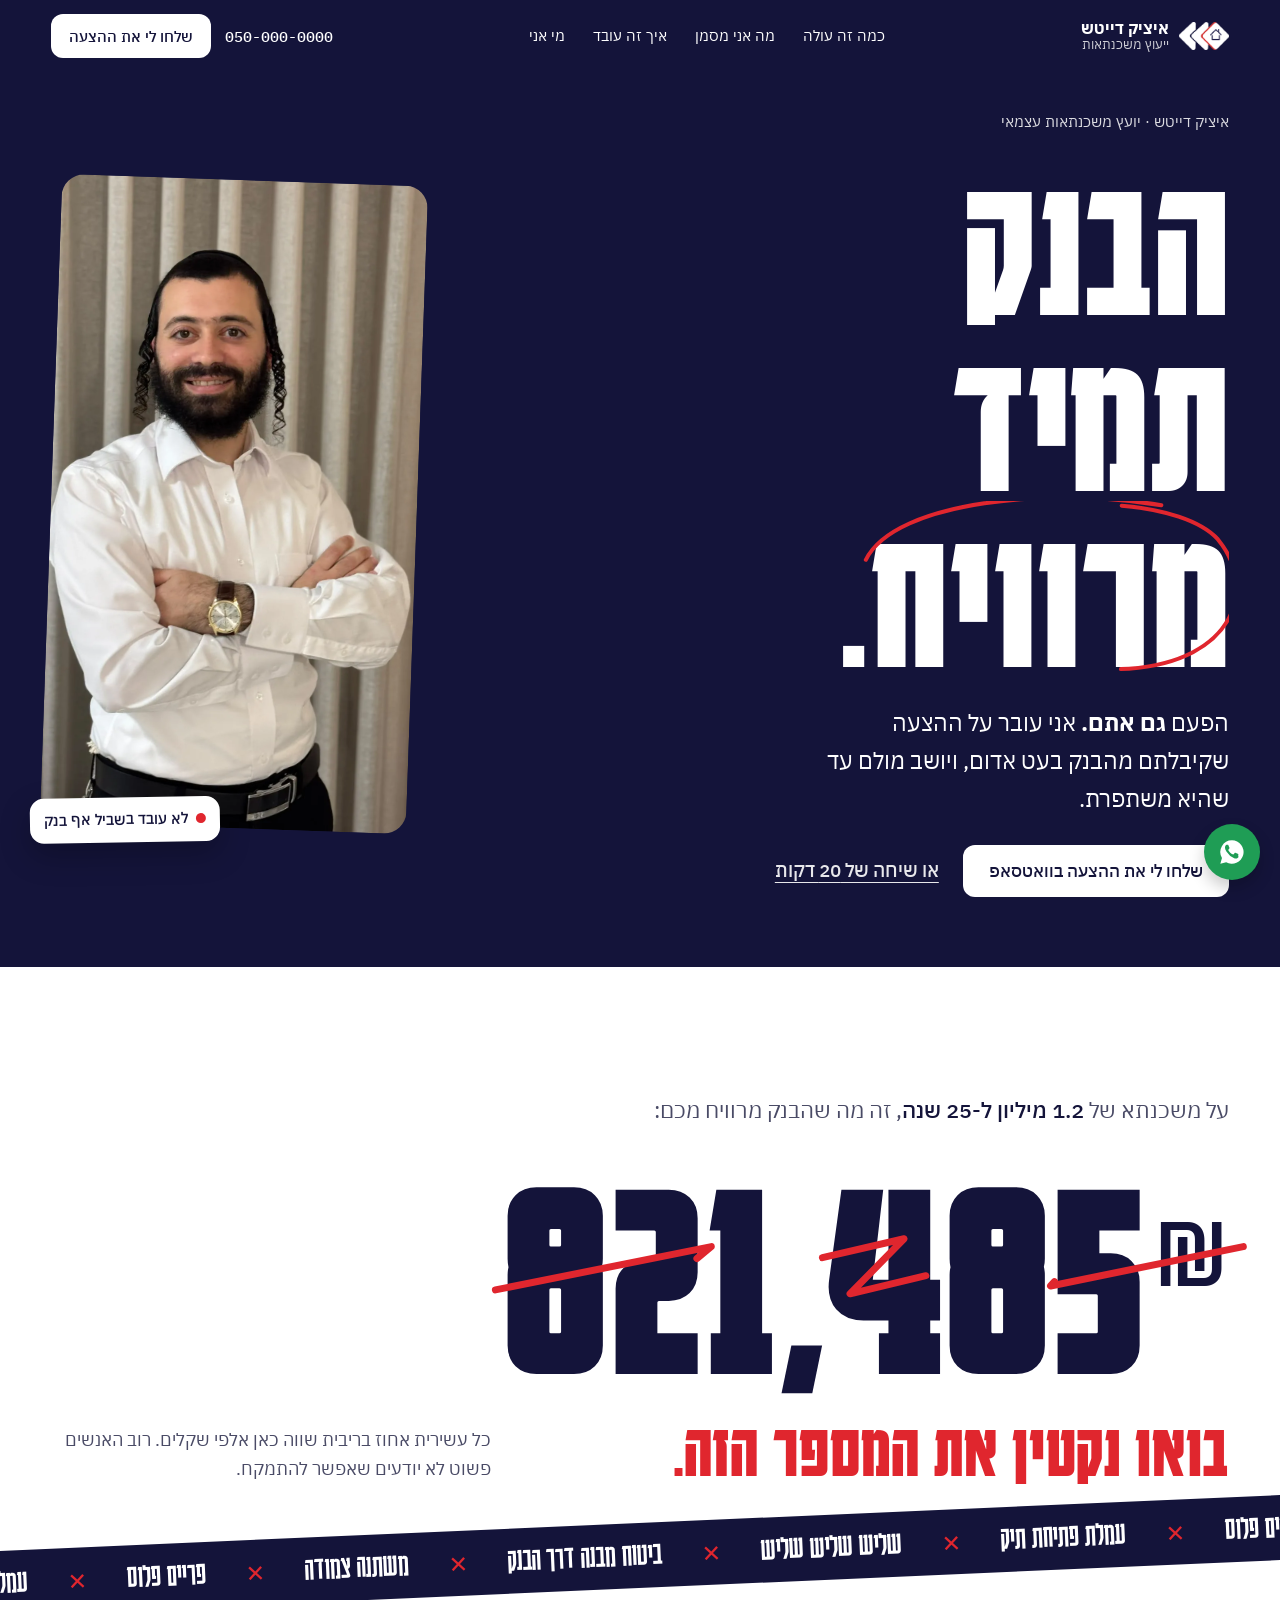
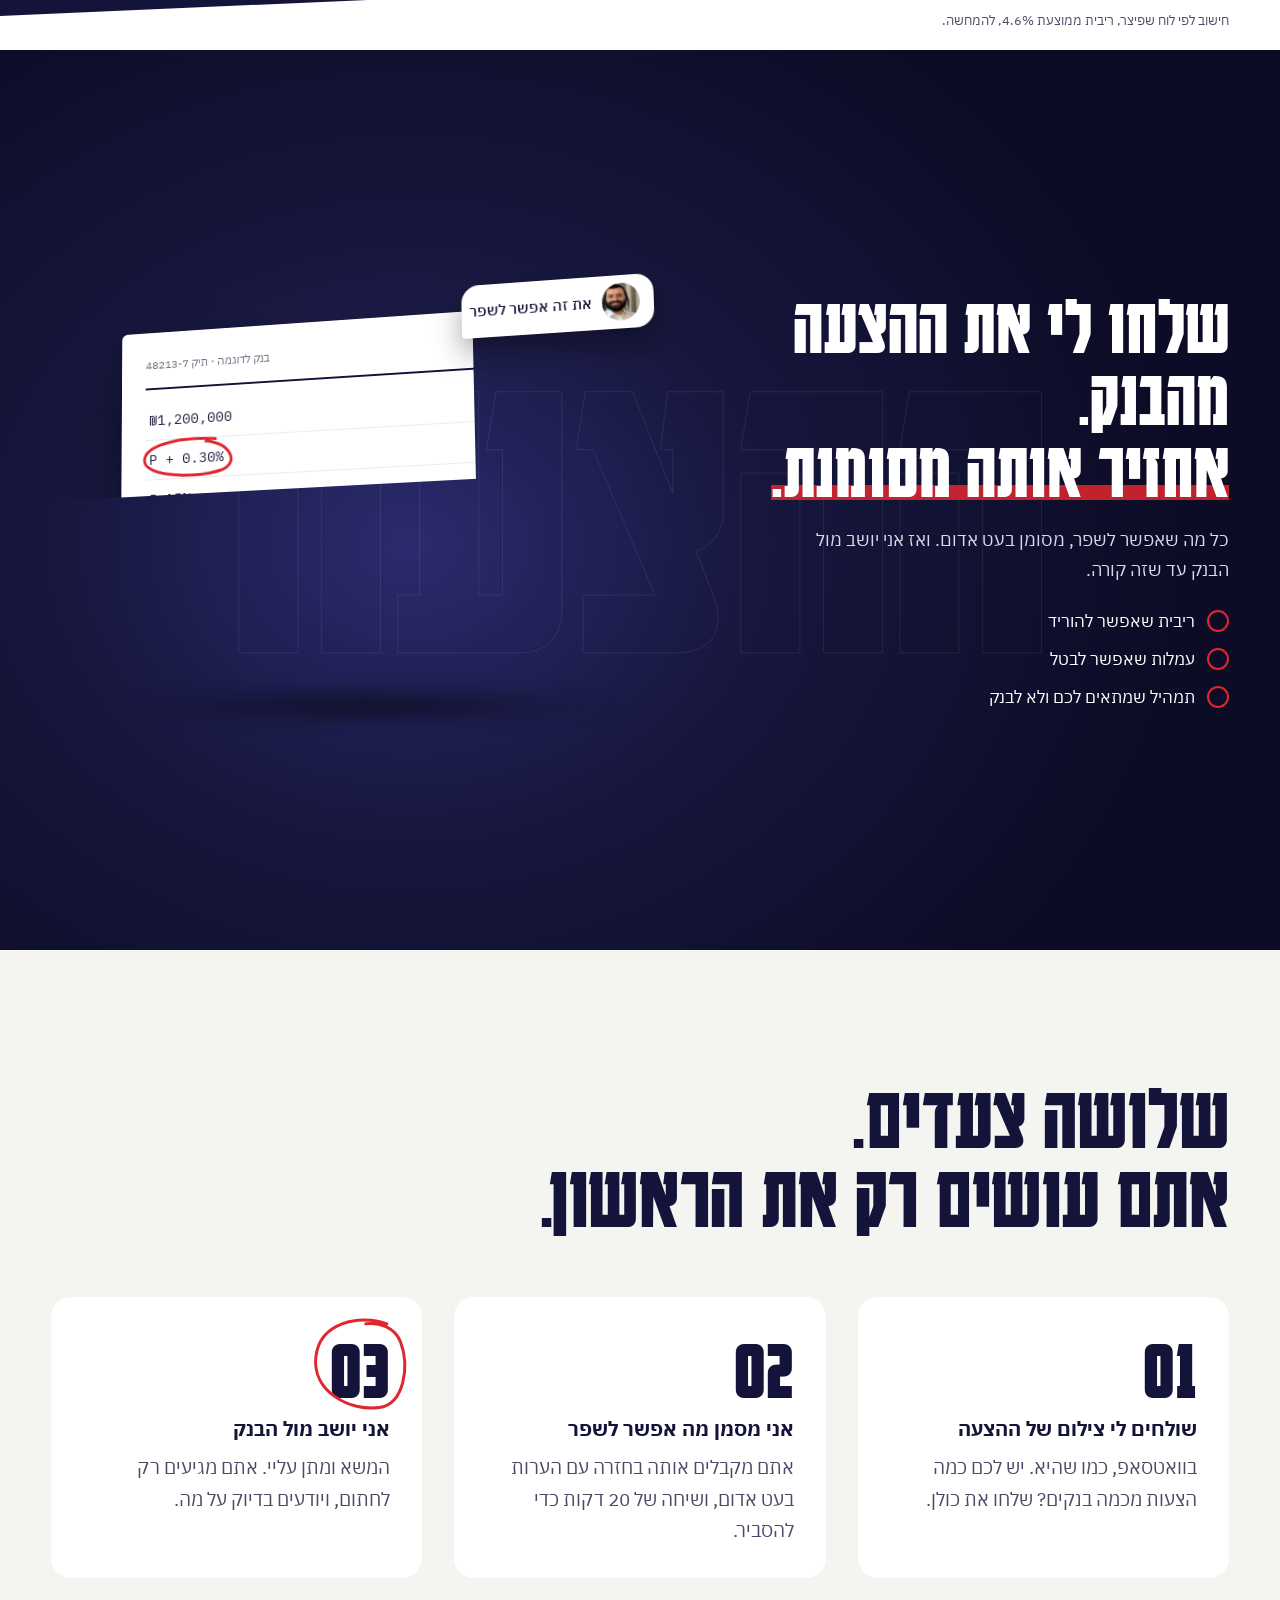
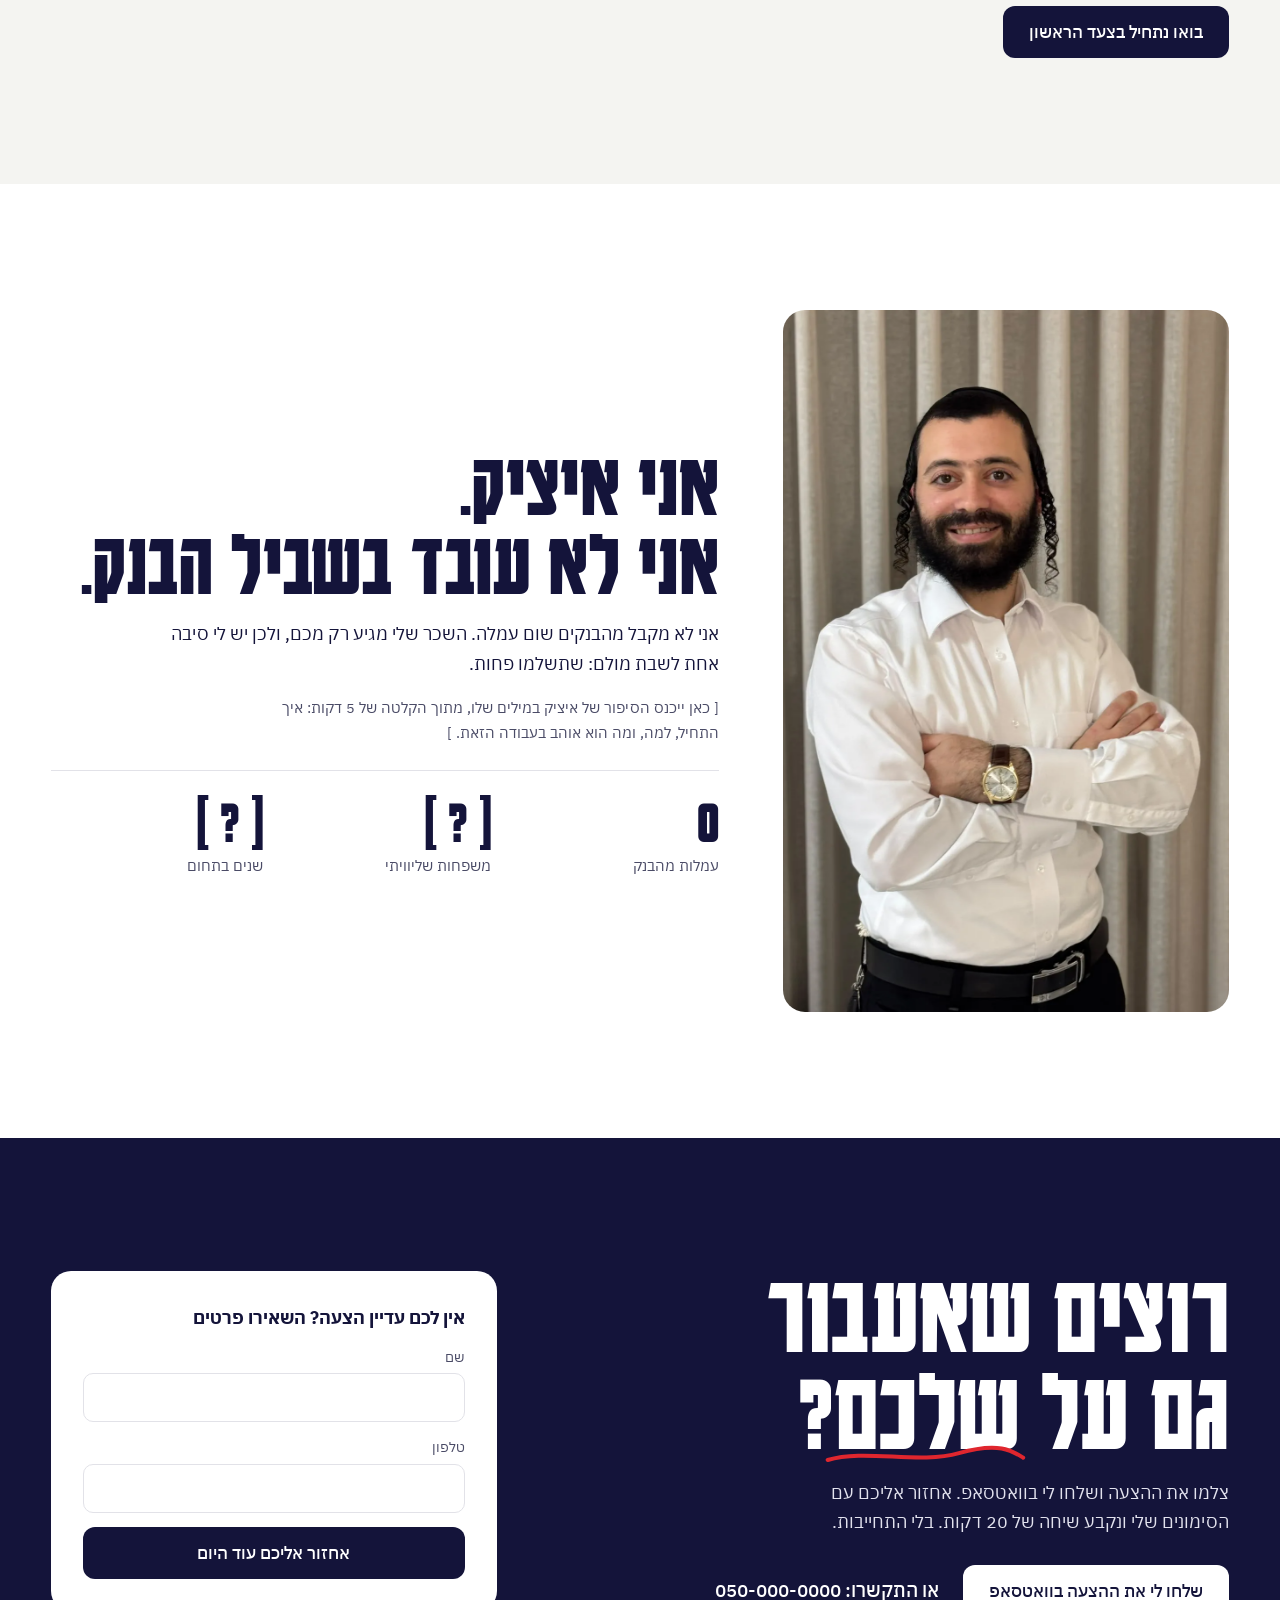
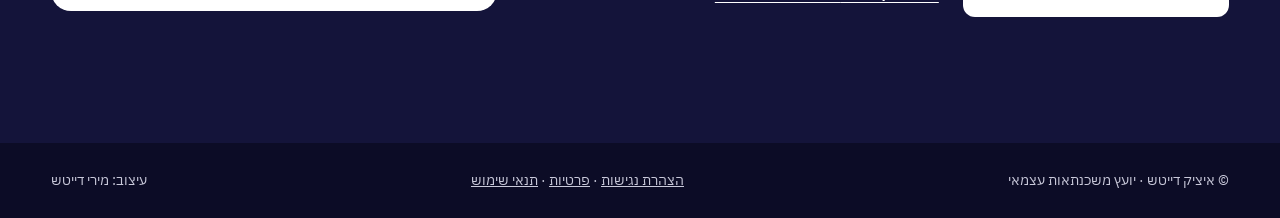
==== v12/index.html @ 4ec6f1f1 "v12: combined site — A opening, B struck number + tape, C 3D offer on a dark lit stage, how/me/send " ====
<!doctype html>
<html lang="he" dir="rtl">
<head>
<meta charset="utf-8">
<meta name="viewport" content="width=device-width,initial-scale=1,viewport-fit=cover">
<title>איציק דייטש — יועץ משכנתאות עצמאי</title>
<meta name="description" content="קיבלתם הצעה מהבנק? איציק דייטש עובר עליה בעט אדום ויושב מול הבנק עד שהיא משתפרת.">
<meta name="robots" content="noindex">
<link rel="icon" href="../favicon.ico" sizes="any"><link rel="apple-touch-icon" href="../apple-touch-icon.png">
<link rel="preconnect" href="https://fonts.googleapis.com"><link rel="preconnect" href="https://fonts.gstatic.com" crossorigin>
<link href="https://fonts.googleapis.com/css2?family=Karantina:wght@400;700&family=IBM+Plex+Sans+Hebrew:wght@400;500;700&family=IBM+Plex+Mono:wght@500&display=swap" rel="stylesheet">
<link rel="preload" as="image" href="../v10/img/itzik.webp">
<link rel="stylesheet" href="site.css?v=1">
<script defer src="site.js?v=1"></script>
</head>
<body>
<a class="skip" href="#main">דילוג לתוכן</a>

<header class="hd" id="hd">
  <a class="hd__brand" href="#top" aria-label="איציק דייטש — לראש העמוד"><img class="hd__logo hd__logo--l" src="../logo-light.png" alt="" width="54" height="30"><img class="hd__logo hd__logo--d" src="../logo.png" alt="" width="54" height="30"><span>איציק דייטש<small>ייעוץ משכנתאות</small></span></a>
  <nav class="hd__nav" aria-label="ראשי"><a href="#bank">כמה זה עולה</a><a href="#pen">מה אני מסמן</a><a href="#how">איך זה עובד</a><a href="#me">מי אני</a></nav>
  <div class="hd__end">
    <a class="hd__tel" href="tel:+972500000000"><bdi dir="ltr">050-000-0000</bdi></a>
    <a class="btn btn--sm" href="#send">שלחו לי את ההצעה</a>
    <button class="hd__menu" type="button" aria-expanded="false" aria-controls="mnav" aria-label="תפריט"><i></i><i></i></button>
  </div>
</header>
<nav class="mnav" id="mnav" aria-label="תפריט" hidden>
  <a href="#bank">כמה זה עולה</a><a href="#pen">מה אני מסמן</a><a href="#how">איך זה עובד</a><a href="#me">מי אני</a><a href="#send">שלחו לי את ההצעה</a>
  <a class="mnav__tel" href="tel:+972500000000"><bdi dir="ltr">050-000-0000</bdi></a>
</nav>

<main id="main">

<!-- 1 · פתיחה (כיוון א׳) -->
<section class="sec a" id="top">
  <div class="a__copy">
    <p class="a__who">איציק דייטש · יועץ משכנתאות עצמאי</p>
    <h1 class="a__t"><span class="w"><span>הבנק</span></span><span class="w"><span>תמיד</span></span><span class="w"><span><span class="pw">מרוויח<svg viewBox="0 0 100 100" preserveAspectRatio="none" aria-hidden="true"><path pathLength="1" d="M78 8 C 50 -2, 8 6, 4 42 C 0 78, 40 98, 70 94 C 96 90, 102 52, 92 26 C 86 12, 70 6, 56 8"/></svg></span>.</span></span></h1>
    <p class="a__sub">הפעם <b>גם אתם.</b> אני עובר על ההצעה שקיבלתם מהבנק בעט אדום, ויושב מולם עד שהיא משתפרת.</p>
    <div class="cta-row"><a class="btn" href="#send">שלחו לי את ההצעה בוואטסאפ</a><a class="link" href="#send">או שיחה של 20 דקות</a></div>
  </div>
  <figure class="a__photo"><img src="../v10/img/itzik.webp" alt="איציק דייטש, יועץ משכנתאות" width="1200" height="1600"><figcaption class="note">לא עובד בשביל אף בנק</figcaption></figure>
</section>

<!-- 2 · המספר (כיוון ב׳) -->
<section class="sec b" id="bank" aria-labelledby="t-bank">
  <p class="b__pre" id="t-bank">על משכנתא של <b>1.2 מיליון ל-25 שנה</b>, זה מה שהבנק מרוויח מכם:</p>
  <p class="b__num" aria-label="821,485 שקלים"><span class="pw">821,485<small class="cur">₪</small><svg viewBox="0 0 100 100" preserveAspectRatio="none" aria-hidden="true"><path pathLength="1" d="M2 62 L 30 40 L 22 66 L 55 36 L 48 64 L 80 34 L 74 60 L 99 40"/></svg></span></p>
  <div class="b__after">
    <h2 class="b__h">בואו נקטין את המספר הזה.</h2>
    <p class="b__p">כל עשירית אחוז בריבית שווה כאן אלפי שקלים. רוב האנשים פשוט לא יודעים שאפשר להתמקח.</p>
  </div>
  <div class="tape" aria-hidden="true"><div><span>פריים פלוס</span><span>עמלת פתיחת תיק</span><span>שליש שליש שליש</span><span>ביטוח מבנה דרך הבנק</span><span>משתנה צמודה</span><span>פריים פלוס</span><span>עמלת פתיחת תיק</span><span>שליש שליש שליש</span><span>ביטוח מבנה דרך הבנק</span><span>משתנה צמודה</span></div></div>
  <p class="b__note">חישוב לפי לוח שפיצר, ריבית ממוצעת 4.6%, להמחשה.</p>
</section>

<!-- 3 · ההצעה בתלת-ממד (כיוון ג׳, רקע חדש: במה כהה עם אור על המסמך) -->
<section class="sec c" id="pen" aria-labelledby="t-pen">
  <div class="c__bg" aria-hidden="true">ההצעה</div>
  <div class="c__copy">
    <h2 class="c__t" id="t-pen">שלחו לי את ההצעה מהבנק.<br><em>אחזיר אותה מסומנת.</em></h2>
    <p class="c__p">כל מה שאפשר לשפר, מסומן בעט אדום. ואז אני יושב מול הבנק עד שזה קורה.</p>
    <ul class="c__list">
      <li><i aria-hidden="true"></i>ריבית שאפשר להוריד</li>
      <li><i aria-hidden="true"></i>עמלות שאפשר לבטל</li>
      <li><i aria-hidden="true"></i>תמהיל שמתאים לכם ולא לבנק</li>
    </ul>
  </div>
  <div class="c__stage">
    <div class="sheet" id="sheet">
      <span class="bubble"><img src="../v10/img/itzik-face.webp" alt="" width="38" height="38">את זה אפשר לשפר</span>
      <h3>הצעת מימון <span>בנק לדוגמה · תיק 48213-7</span></h3>
      <div class="row"><span>סכום ההלוואה</span><span class="mono">₪1,200,000</span></div>
      <div class="row"><span>פריים · 33%</span><span class="pw"><span class="mono">P + 0.30%</span><svg viewBox="0 0 100 100" preserveAspectRatio="none" aria-hidden="true"><path pathLength="1" d="M80 6 C 40 -4, 4 14, 6 52 C 8 88, 60 100, 88 80 C 104 64, 96 20, 70 10"/></svg></span></div>
      <div class="row"><span>קבועה לא צמודה · 34%</span><span class="mono">5.15%</span></div>
      <div class="row"><span>משתנה צמודה · 33%</span><span class="mono">3.90% + מדד</span></div>
      <div class="row"><span>עמלת פתיחת תיק</span><span class="pw strike"><span class="mono">₪1,500</span><svg viewBox="0 0 100 100" preserveAspectRatio="none" aria-hidden="true"><path pathLength="1" d="M0 58 C 30 50, 70 54, 100 44 M 4 70 C 40 62, 70 66, 98 58"/></svg></span></div>
      <div class="row tot"><span>סה״כ צפוי להחזר</span><span class="pw under"><span class="mono">₪2,021,400</span><svg viewBox="0 0 100 100" preserveAspectRatio="none" aria-hidden="true"><path pathLength="1" d="M98 92 C 70 98, 30 90, 2 96 M 96 104 C 60 108, 30 102, 6 108"/></svg></span></div>
      <p class="sheet__fine">הצעה לדוגמה. אין באמור כדי להוות התחייבות להעמדת אשראי.</p>
    </div>
  </div>
</section>

<!-- 4 · איך זה עובד -->
<section class="sec how" id="how" aria-labelledby="t-how">
  <h2 class="big" id="t-how">שלושה צעדים.<br>אתם עושים רק את הראשון.</h2>
  <ol class="steps">
    <li><span class="steps__n">01</span><h3>שולחים לי צילום של ההצעה</h3><p>בוואטסאפ, כמו שהיא. יש לכם כמה הצעות מכמה בנקים? שלחו את כולן.</p></li>
    <li><span class="steps__n">02</span><h3>אני מסמן מה אפשר לשפר</h3><p>אתם מקבלים אותה בחזרה עם הערות בעט אדום, ושיחה של 20 דקות כדי להסביר.</p></li>
    <li><span class="steps__n pw">03<svg viewBox="0 0 100 100" preserveAspectRatio="none" aria-hidden="true"><path pathLength="1" d="M78 8 C 50 -2, 8 6, 4 42 C 0 78, 40 98, 70 94 C 96 90, 102 52, 92 26 C 86 12, 70 6, 56 8"/></svg></span><h3>אני יושב מול הבנק</h3><p>המשא ומתן עליי. אתם מגיעים רק לחתום, ויודעים בדיוק על מה.</p></li>
  </ol>
  <div class="cta-row"><a class="btn btn--navy" href="#send">בואו נתחיל בצעד הראשון</a></div>
</section>

<!-- 5 · מי אני -->
<section class="sec me" id="me" aria-labelledby="t-me">
  <figure class="me__photo"><img src="../v10/img/itzik.webp" alt="" loading="lazy" width="1200" height="1600"></figure>
  <div class="me__copy">
    <h2 class="big" id="t-me">אני איציק.<br>אני לא עובד בשביל הבנק.</h2>
    <p>אני לא מקבל מהבנקים שום עמלה. השכר שלי מגיע רק מכם, ולכן יש לי סיבה אחת לשבת מולם: שתשלמו פחות.</p>
    <p class="draft">[ כאן ייכנס הסיפור של איציק במילים שלו, מתוך הקלטה של 5 דקות: איך התחיל, למה, ומה הוא אוהב בעבודה הזאת. ]</p>
    <ul class="facts">
      <li><b>0</b><span>עמלות מהבנק</span></li>
      <li><b>[ ? ]</b><span>משפחות שליוויתי</span></li>
      <li><b>[ ? ]</b><span>שנים בתחום</span></li>
    </ul>
  </div>
</section>

<!-- 6 · שליחה -->
<section class="sec send" id="send" aria-labelledby="t-send">
  <div class="send__copy">
    <h2 class="send__t" id="t-send">רוצים שאעבור<br>גם על <span class="pw">שלכם<svg viewBox="0 0 300 30" preserveAspectRatio="none" aria-hidden="true"><path pathLength="1" d="M4 20 C 60 10, 140 24, 200 14 S 280 12, 296 18"/></svg></span>?</h2>
    <p>צלמו את ההצעה ושלחו לי בוואטסאפ. אחזור אליכם עם הסימונים שלי ונקבע שיחה של 20 דקות. בלי התחייבות.</p>
    <div class="cta-row">
      <a class="btn" href="https://wa.me/972500000000?text=%D7%94%D7%99%D7%99%20%D7%90%D7%99%D7%A6%D7%99%D7%A7%2C%20%D7%90%D7%A9%D7%9E%D7%97%20%D7%A9%D7%AA%D7%A2%D7%91%D7%95%D7%A8%20%D7%A2%D7%9C%20%D7%94%D7%94%D7%A6%D7%A2%D7%94%20%D7%A9%D7%A7%D7%99%D7%91%D7%9C%D7%A0%D7%95%20%D7%9E%D7%94%D7%91%D7%A0%D7%A7" target="_blank" rel="noopener">שלחו לי את ההצעה בוואטסאפ</a>
      <a class="link" href="tel:+972500000000">או התקשרו: <bdi dir="ltr">050-000-0000</bdi></a>
    </div>
  </div>
  <form class="form" onsubmit="event.preventDefault();this.classList.add('sent')">
    <p class="form__t">אין לכם עדיין הצעה? השאירו פרטים</p>
    <label><span>שם</span><input name="name" autocomplete="name" required></label>
    <label><span>טלפון</span><input name="tel" type="tel" inputmode="tel" autocomplete="tel" dir="ltr" required></label>
    <button class="btn" type="submit">אחזור אליכם עוד היום</button>
    <p class="form__ok" role="status">תודה! איציק יחזור אליכם עוד היום.</p>
  </form>
</section>
</main>

<footer class="ft">
  <span>© איציק דייטש · יועץ משכנתאות עצמאי</span>
  <span><a href="../accessibility.html">הצהרת נגישות</a> · <a href="../privacy.html">פרטיות</a> · <a href="../terms.html">תנאי שימוש</a></span>
  <span>עיצוב: מירי דייטש</span>
</footer>
<a class="wa" href="https://wa.me/972500000000" aria-label="וואטסאפ לאיציק"><svg viewBox="0 0 24 24" aria-hidden="true"><path d="M12 2a10 10 0 0 0-8.6 15.1L2 22l5-1.3A10 10 0 1 0 12 2Zm5.6 14.2c-.2.7-1.4 1.3-1.9 1.3-.5.1-1.1.1-1.8-.1a16 16 0 0 1-6.7-5.9c-.5-.8-1.2-2-1.2-3.3 0-1.2.6-1.9.9-2.2.3-.3.6-.3.8-.3h.6c.2 0 .4 0 .6.5l.9 2.1c.1.2.1.4 0 .5l-.4.6-.4.5c-.1.1-.3.3-.1.6.2.3.8 1.3 1.6 2.1 1.1 1 2 1.3 2.3 1.4.3.1.5.1.6-.1l.9-1.1c.2-.3.4-.2.6-.1l2 .9c.3.1.5.2.5.3.1.1.1.6-.1 1.3Z"/></svg></a>
</body>
</html>
---- v12/site.css ----
/* איציק v12 — שילוב א׳+ב׳+ג׳. כחול כהה, לבן, ועט אדום אחד. אדום = רק העט. */
:root{--navy:#14143A;--navy2:#1D1D4E;--deep:#0C0C26;--paper:#F4F4F1;--ink:#14143A;--muted:#4A4B66;--line:#E2E2E8;--pen:#E0262E;
  --f:"IBM Plex Sans Hebrew",system-ui,sans-serif;--d:"Karantina","IBM Plex Sans Hebrew",sans-serif;--mono:"IBM Plex Mono",monospace;
  --e:cubic-bezier(.22,1,.36,1);--gut:clamp(16px, 4vw, 64px);--pad:clamp(80px, 14vh, 150px)}
*{box-sizing:border-box}
html{scroll-behavior:smooth}
body{margin:0;font:400 clamp(17px, 16px + .3vw, 19px)/1.65 var(--f);color:var(--ink);background:#fff;-webkit-font-smoothing:antialiased;font-synthesis:none}
main{overflow-x:clip}
h1,h2,h3,p,figure,ol,ul{margin:0}
ol,ul{padding:0;list-style:none}
img{display:block;max-width:100%}
a{color:inherit}
.mono{font-family:var(--mono);direction:ltr;unicode-bidi:isolate;font-variant-numeric:tabular-nums}
.skip{position:absolute;inset-inline-start:-999px;top:8px;background:#fff;color:var(--navy);padding:10px 16px;border-radius:8px;z-index:99}.skip:focus{inset-inline-start:8px}
:focus-visible{outline:2px solid currentColor;outline-offset:3px}
.btn{display:inline-flex;align-items:center;justify-content:center;min-height:52px;padding:0 26px;border-radius:12px;border:0;background:#fff;color:var(--navy);font:500 17px var(--f);text-decoration:none;cursor:pointer;transition:transform .4s var(--e),background .3s}
.btn:hover{transform:translateY(-2px)}
.btn--navy{background:var(--navy);color:#fff}
.btn--sm{min-height:44px;padding:0 18px;font-size:15px}
.link{font-weight:500;text-underline-offset:5px}
.cta-row{display:flex;flex-wrap:wrap;align-items:center;gap:12px 24px;margin-top:28px}
.sec{position:relative;overflow:hidden}
.big{font:700 clamp(54px, 7.2vw, 128px)/.86 var(--d)}

/* עט: מצויר כשהאזור נכנס */
.pw{position:relative;display:inline-block}
.pw svg{position:absolute;overflow:visible;pointer-events:none}
.pw path{fill:none;stroke:var(--pen);stroke-linecap:round;stroke-linejoin:round;vector-effect:non-scaling-stroke;stroke-dasharray:1;stroke-dashoffset:1}
.go .pw path{animation:draw 1.1s var(--e) forwards}
@keyframes draw{to{stroke-dashoffset:0}}

/* הדר */
.hd{position:fixed;top:0;inset-inline:0;z-index:30;display:flex;align-items:center;justify-content:space-between;gap:20px;padding:14px var(--gut);color:#fff;transition:background .4s,color .4s,box-shadow .4s,padding .4s}
.hd.is-solid{background:rgba(255,255,255,.96);color:var(--navy);box-shadow:0 1px 0 var(--line);padding-block:10px}
.hd__brand{display:flex;align-items:center;gap:10px;text-decoration:none;font-weight:700;font-size:16px;line-height:1.1}
.hd__brand small{display:block;font-weight:400;font-size:13px;opacity:.8}
.hd__logo{height:28px;width:auto}
.hd__logo--d,.hd.is-solid .hd__logo--l{display:none}.hd.is-solid .hd__logo--d{display:block}
.hd__nav{display:flex;gap:4px}
.hd__nav a{text-decoration:none;font-size:15px;padding:10px 12px;border-radius:8px}
.hd__nav a:hover{background:rgba(127,127,160,.16)}
.hd__end{display:flex;align-items:center;gap:14px}
.hd__tel{font:500 15px var(--mono);text-decoration:none}
.hd.is-solid .btn{background:var(--navy);color:#fff}
.hd__menu{display:none;width:44px;height:44px;border:0;border-radius:10px;background:rgba(127,127,160,.18);color:inherit;cursor:pointer;align-content:center;gap:6px;padding:0}
.hd__menu i{display:block;width:18px;height:1.6px;background:currentColor;margin:0 auto;transition:transform .4s var(--e)}
.hd__menu[aria-expanded="true"] i:first-child{transform:translateY(3.8px) rotate(45deg)}.hd__menu[aria-expanded="true"] i:last-child{transform:translateY(-3.8px) rotate(-45deg)}
.mnav{position:fixed;inset:0;z-index:25;background:var(--navy);color:#fff;display:grid;align-content:center;gap:4px;padding:90px var(--gut) 40px}
.mnav[hidden]{display:none}
.mnav a{font:700 clamp(44px, 12vw, 72px)/1.05 var(--d);text-decoration:none;padding:4px 0}
.mnav .mnav__tel{font:500 20px var(--mono);margin-top:18px}

/* 1 · פתיחה */
.a{background:var(--navy);color:#fff;min-height:100svh;display:grid;grid-template-columns:minmax(0,1.35fr) minmax(0,.65fr);align-items:center;gap:clamp(24px, 4vw, 72px);padding:110px var(--gut) 70px}
.a__who{font-size:15px;opacity:.85;margin-bottom:14px}
.a__t{font:700 clamp(100px, 16vw, 270px)/.8 var(--d)}
.a__t .w{display:block;overflow:hidden;padding-top:.06em}
.a__t .w > span{display:inline-block;transform:translateY(100%);transition:transform 1s var(--e)}
.go .a__t .w > span{transform:none}
.go .a__t .w:nth-child(2) > span{transition-delay:.1s}.go .a__t .w:nth-child(3) > span{transition-delay:.2s}
.a__t .pw svg{inset:-14% -6% -2% -6%;width:112%;height:116%}
.a__t .pw path{stroke-width:4;animation-delay:1.1s!important}
.a__sub{font-size:clamp(20px, 1.8vw, 28px);margin-top:26px;max-width:30ch;opacity:0;transform:translateY(16px);transition:all .8s var(--e) 1.7s}
.a .cta-row{opacity:0;transition:opacity .8s var(--e) 2s}
.go .a__sub,.go.a .cta-row{opacity:1;transform:none}
.a .link{opacity:.9}
.a__photo{position:relative;transform:rotate(2deg);transition:transform .6s var(--e)}
.a__photo img{border-radius:22px;aspect-ratio:4 / 5;object-fit:cover;object-position:50% 20%;width:100%;max-height:72svh}
.note{position:absolute;bottom:-18px;inset-inline-end:-10px;background:#fff;color:var(--navy);border-radius:14px;padding:10px 14px;font-size:15px;font-weight:500;box-shadow:0 12px 30px rgba(0,0,0,.25);transform:rotate(-3deg)}
.note::before{content:"";display:inline-block;width:10px;height:10px;border-radius:50%;background:var(--pen);margin-inline-end:8px}

/* 2 · המספר */
.b{background:#fff;padding:var(--pad) var(--gut) calc(var(--pad) + 40px)}
.b__pre{font-size:clamp(19px, 1.7vw, 26px);color:var(--muted)}
.b__pre b{color:var(--navy);font-weight:500}
.b__num{font:700 clamp(110px, 24vw, 430px)/.8 var(--d);color:var(--navy);margin-top:14px;white-space:nowrap;direction:ltr;text-align:right}
.b__num .cur{font:500 .3em var(--f);vertical-align:.95em;margin-inline-start:.08em}
.b__num .pw svg{inset:10% -3% 10% -3%;width:106%;height:80%}
.b__num .pw path{stroke-width:7}
.b__after{display:grid;grid-template-columns:auto minmax(0,40ch);align-items:end;gap:16px 48px;margin-top:26px}
.b__h{font:700 clamp(46px, 6vw, 100px)/.9 var(--d);color:var(--pen);opacity:0;transform:translateX(30px);transition:all .9s var(--e) 1.1s}
.go .b__h{opacity:1;transform:none}
.b__p{font-size:clamp(18px, 1.4vw, 21px);color:var(--muted)}
.tape{position:absolute;inset-inline:-5%;bottom:9%;transform:rotate(-2.5deg);background:var(--navy);color:#fff;padding:14px 0;white-space:nowrap;overflow:hidden}
.tape div{display:inline-flex;gap:40px;font:400 clamp(26px, 2.6vw, 40px)/1 var(--d);animation:tape 30s linear infinite;padding-inline-start:40px}
.tape span::after{content:"✕";color:var(--pen);margin-inline-start:40px;font-size:.7em}
@keyframes tape{to{transform:translateX(50%)}}
.b__note{position:absolute;bottom:18px;inset-inline-start:var(--gut);font-size:13px;color:var(--muted)}

/* 3 · ההצעה — במה כהה, אור רך על המסמך */
.c{background:radial-gradient(ellipse 60% 70% at 32% 55%, #2B2B6E 0%, #17173F 45%, var(--deep) 100%);color:#fff;min-height:100svh;display:grid;grid-template-columns:minmax(0,.85fr) minmax(0,1.15fr);align-items:center;gap:clamp(24px, 4vw, 72px);padding:var(--pad) var(--gut);perspective:1400px}
.c__bg{position:absolute;inset-inline:0;top:50%;transform:translateY(-50%);font:700 clamp(180px, 34vw, 600px)/.8 var(--d);color:transparent;-webkit-text-stroke:1px rgba(255,255,255,.08);text-align:center;pointer-events:none;white-space:nowrap}
.c__copy{position:relative;z-index:2}
.c__t{font:700 clamp(54px, 6.4vw, 110px)/.88 var(--d)}
.c__t em{font-style:normal;color:#fff;background:linear-gradient(transparent 70%, rgba(224,38,46,.85) 70%, rgba(224,38,46,.85) 88%, transparent 88%)}
.c__p{font-size:clamp(18px, 1.4vw, 21px);color:#DADAEA;margin-top:20px;max-width:38ch}
.c__list{display:grid;gap:10px;margin-top:22px}
.c__list li{display:flex;align-items:center;gap:12px;font-size:17px}
.c__list i{width:22px;height:22px;border:2px solid var(--pen);border-radius:50%;flex:none}
.c__stage{position:relative;z-index:2;transform-style:preserve-3d}
.c__stage::after{content:"";position:absolute;inset-inline:12%;bottom:-40px;height:40px;background:radial-gradient(ellipse at center, rgba(0,0,0,.55), transparent 70%);filter:blur(8px);z-index:-1}
.sheet{position:relative;background:#fff;color:#22223E;border-radius:6px;padding:24px 26px;font-size:14.5px;box-shadow:0 50px 90px rgba(0,0,0,.45),0 10px 24px rgba(0,0,0,.25);transform:rotateX(6deg) rotateY(-8deg) rotateZ(-2deg);transition:transform .25s ease-out;width:min(100%, 540px);margin-inline:auto}
.sheet h3{margin:0 0 12px;font-size:16px;border-bottom:2px solid var(--navy);padding-bottom:8px;display:flex;justify-content:space-between;gap:10px}
.sheet h3 span{font-weight:400;font-size:12px;color:#6A6A80}
.sheet .row{display:flex;justify-content:space-between;align-items:center;padding:8px 4px;border-bottom:1px solid #ECECEC}
.sheet .row.tot{font-weight:700;font-size:17px;border-bottom:0;background:#F6F6F8}
.sheet .pw svg{inset:-40% -14%;width:128%;height:180%}
.sheet .pw path{stroke-width:3}
.sheet .strike svg{inset:0 -8%;width:116%;height:100%}
.sheet .under svg{inset:0 -4%;width:108%;height:100%}
.go .sheet .pw:nth-of-type(1) path{animation-delay:.5s}
.go .sheet .strike path{animation-delay:1.1s}
.go .sheet .under path{animation-delay:1.7s}
.sheet__fine{font-size:10.5px;color:#8A8A9A;margin-top:10px}
.bubble{position:absolute;z-index:3;top:-26px;inset-inline-start:-18px;display:flex;align-items:center;gap:10px;background:#fff;color:var(--navy);border-radius:18px 18px 18px 4px;padding:8px 14px 8px 8px;font-size:15px;font-weight:500;box-shadow:0 14px 30px rgba(0,0,0,.35);transform:translateZ(60px) scale(.6);opacity:0;transition:all .7s cubic-bezier(.3,1.5,.5,1) 2.2s}
.go .bubble{transform:translateZ(60px);opacity:1}
.bubble img{width:38px;height:38px;border-radius:50%;object-fit:cover;object-position:50% 15%}

/* 4 · איך זה עובד */
.how{background:var(--paper);padding:var(--pad) var(--gut)}
.steps{display:grid;grid-template-columns:repeat(3,minmax(0,1fr));gap:clamp(16px, 2.5vw, 36px);margin-top:clamp(40px, 7vh, 72px)}
.steps li{background:#fff;border-radius:20px;padding:clamp(22px, 2.5vw, 36px);display:grid;gap:10px;align-content:start}
.steps__n{font:700 clamp(64px, 7vw, 110px)/.85 var(--d);color:var(--navy);justify-self:start}
.steps__n.pw svg{inset:-18% -30% -10%;width:160%;height:128%}
.steps__n.pw path{stroke-width:3;animation-delay:.9s!important}
.steps h3{font-size:clamp(20px, 1.6vw, 24px);font-weight:700;line-height:1.3}
.steps p{color:var(--muted)}

/* 5 · מי אני */
.me{background:#fff;display:grid;grid-template-columns:minmax(0,.8fr) minmax(0,1.2fr);gap:clamp(24px, 5vw, 80px);align-items:center;padding:var(--pad) var(--gut)}
.me__photo img{border-radius:22px;aspect-ratio:4 / 5;object-fit:cover;object-position:50% 20%;width:100%;max-height:78svh}
.me__copy{display:grid;gap:18px}
.me__copy p{max-width:52ch;font-size:clamp(18px, 1.4vw, 21px)}
.draft{color:var(--muted);font-size:15px!important}
.facts{display:grid;grid-template-columns:repeat(3,minmax(0,1fr));gap:16px;border-top:1px solid var(--line);padding-top:20px;margin-top:6px}
.facts b{display:block;font:700 clamp(48px, 5vw, 80px)/.9 var(--d)}
.facts span{font-size:15px;color:var(--muted)}

/* 6 · שליחה */
.send{background:var(--navy);color:#fff;display:grid;grid-template-columns:minmax(0,1.2fr) minmax(0,.8fr);gap:clamp(32px, 5vw, 80px);align-items:center;padding:var(--pad) var(--gut)}
.send__t{font:700 clamp(64px, 9vw, 150px)/.84 var(--d)}
.send__t .pw svg{inset:auto -4% -.12em;width:108%;height:.3em}
.send__t .pw path{stroke-width:4;animation-delay:.6s!important}
.send__copy p{font-size:clamp(18px, 1.4vw, 21px);color:#E2E2EE;margin-top:20px;max-width:42ch}
.form{background:#fff;color:var(--navy);border-radius:20px;padding:clamp(22px, 2.5vw, 32px);display:grid;gap:14px}
.form__t{font-weight:700;font-size:18px}
.form label{display:grid;gap:4px;font-size:14px;color:var(--muted)}
.form input{font:400 18px var(--f);color:var(--navy);border:1px solid var(--line);border-radius:10px;padding:12px 14px;min-height:48px}
.form .btn{background:var(--navy);color:#fff}
.form__ok{display:none;font-weight:500}
.form.sent .form__ok{display:block}

.ft{display:flex;flex-wrap:wrap;gap:8px 28px;justify-content:space-between;padding:26px var(--gut);background:var(--deep);color:#C9C9DA;font-size:14px}
.wa{position:fixed;bottom:20px;inset-inline-start:20px;width:56px;height:56px;border-radius:50%;background:#1F9D55;display:grid;place-items:center;z-index:40;box-shadow:0 8px 16px rgba(0,0,0,.2)}
.wa svg{width:28px;fill:#fff}

/* חשיפה כללית */
.rv{opacity:0;transform:translateY(24px);transition:opacity .7s var(--e),transform .9s var(--e)}
.rv.in{opacity:1;transform:none}

@media (max-width: 980px){
  .hd__nav,.hd__tel{display:none}
  .hd__menu{display:grid}
  .hd .btn--sm{padding-inline:14px;font-size:14px}
  .hd__brand small{display:none}
  .a,.c,.me,.send{grid-template-columns:1fr}
  .a{padding-top:96px}
  .a__photo{max-width:250px;justify-self:start}
  .b__after{grid-template-columns:1fr}
  .tape{bottom:5%}
  .c__stage{order:-1;margin-bottom:24px}
  .steps{grid-template-columns:1fr}
  .me__photo{max-width:320px}
  .facts{grid-template-columns:repeat(3,minmax(0,1fr))}
}
@media (max-width: 420px){ .hd__brand span{display:none} }
@media (prefers-reduced-motion: reduce){
  .pw path{stroke-dashoffset:0;animation:none!important}
  .a__t .w > span,.a__sub,.a .cta-row,.b__h,.bubble,.rv{transform:none!important;opacity:1!important;transition:none!important}
  .tape div{animation:none}
}
@media (max-width: 980px){ .b{padding-bottom:170px} .tape{bottom:64px} .b__note{bottom:18px} }
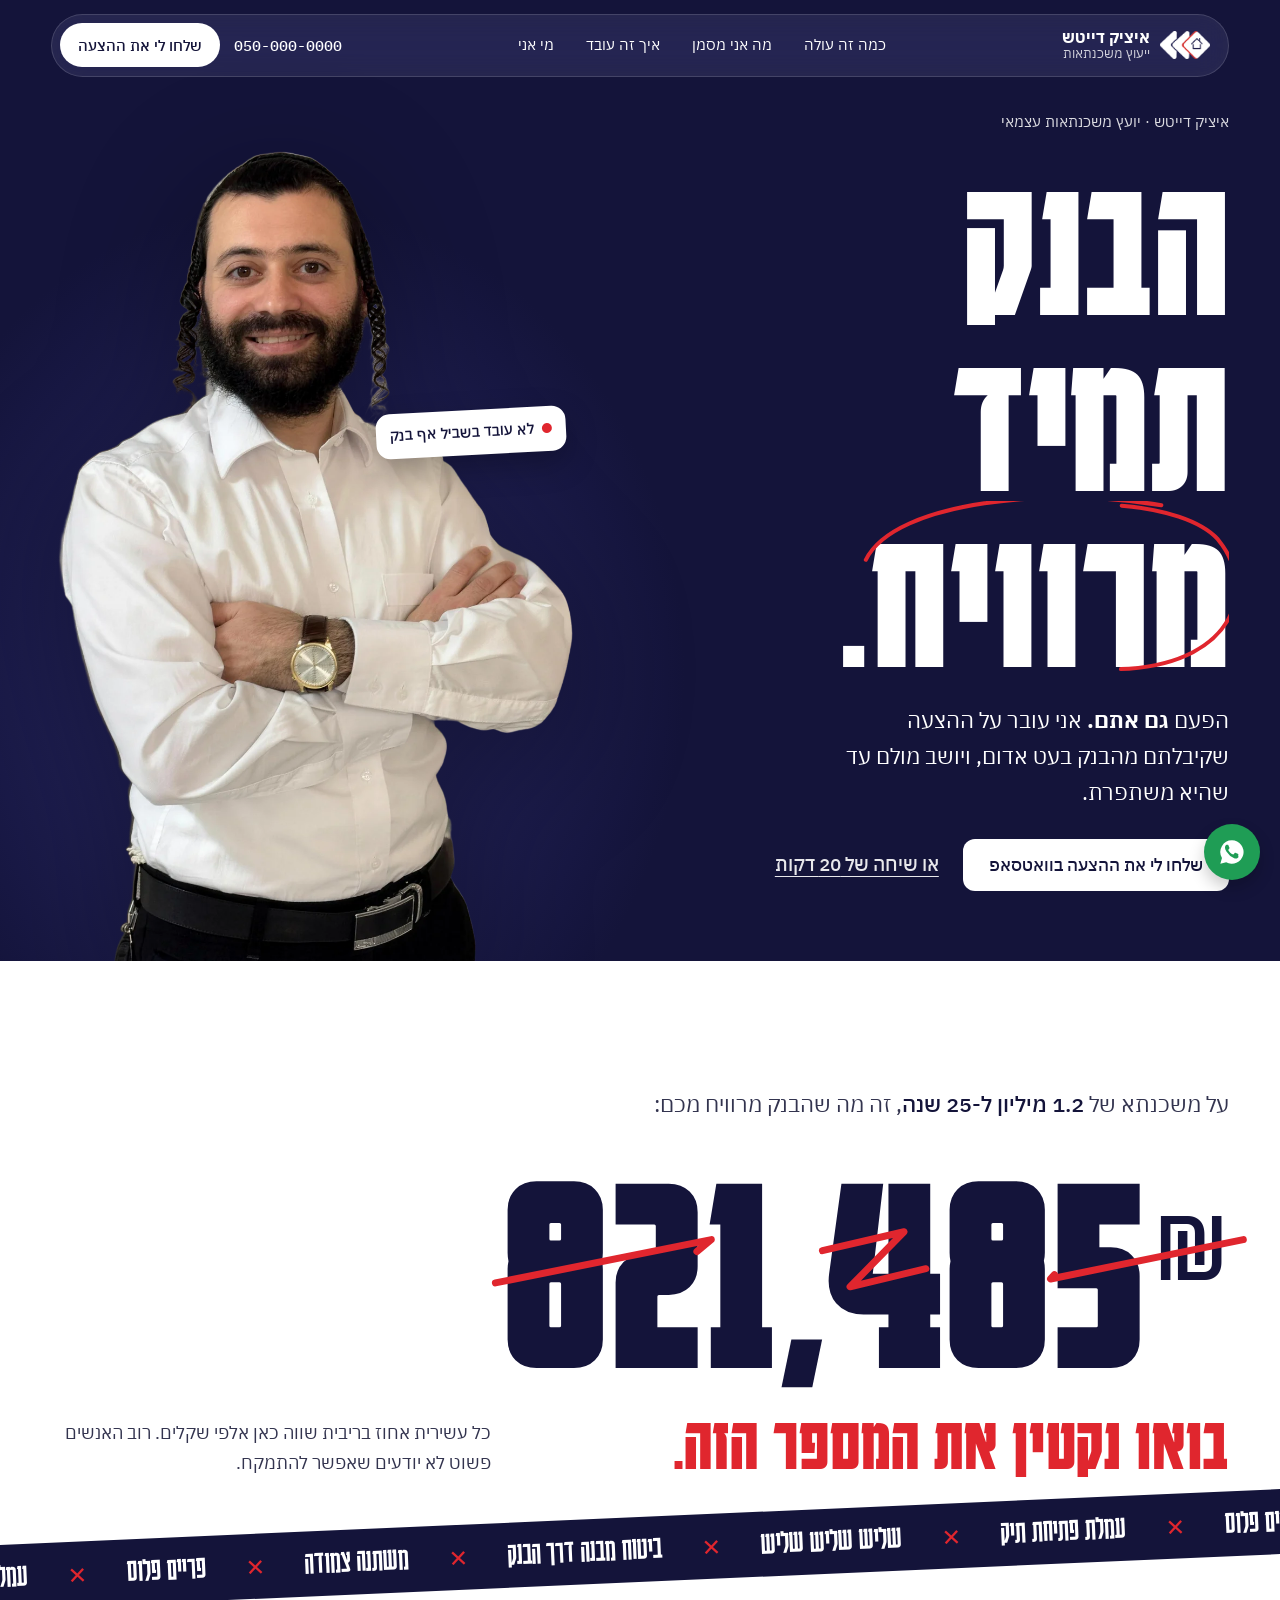
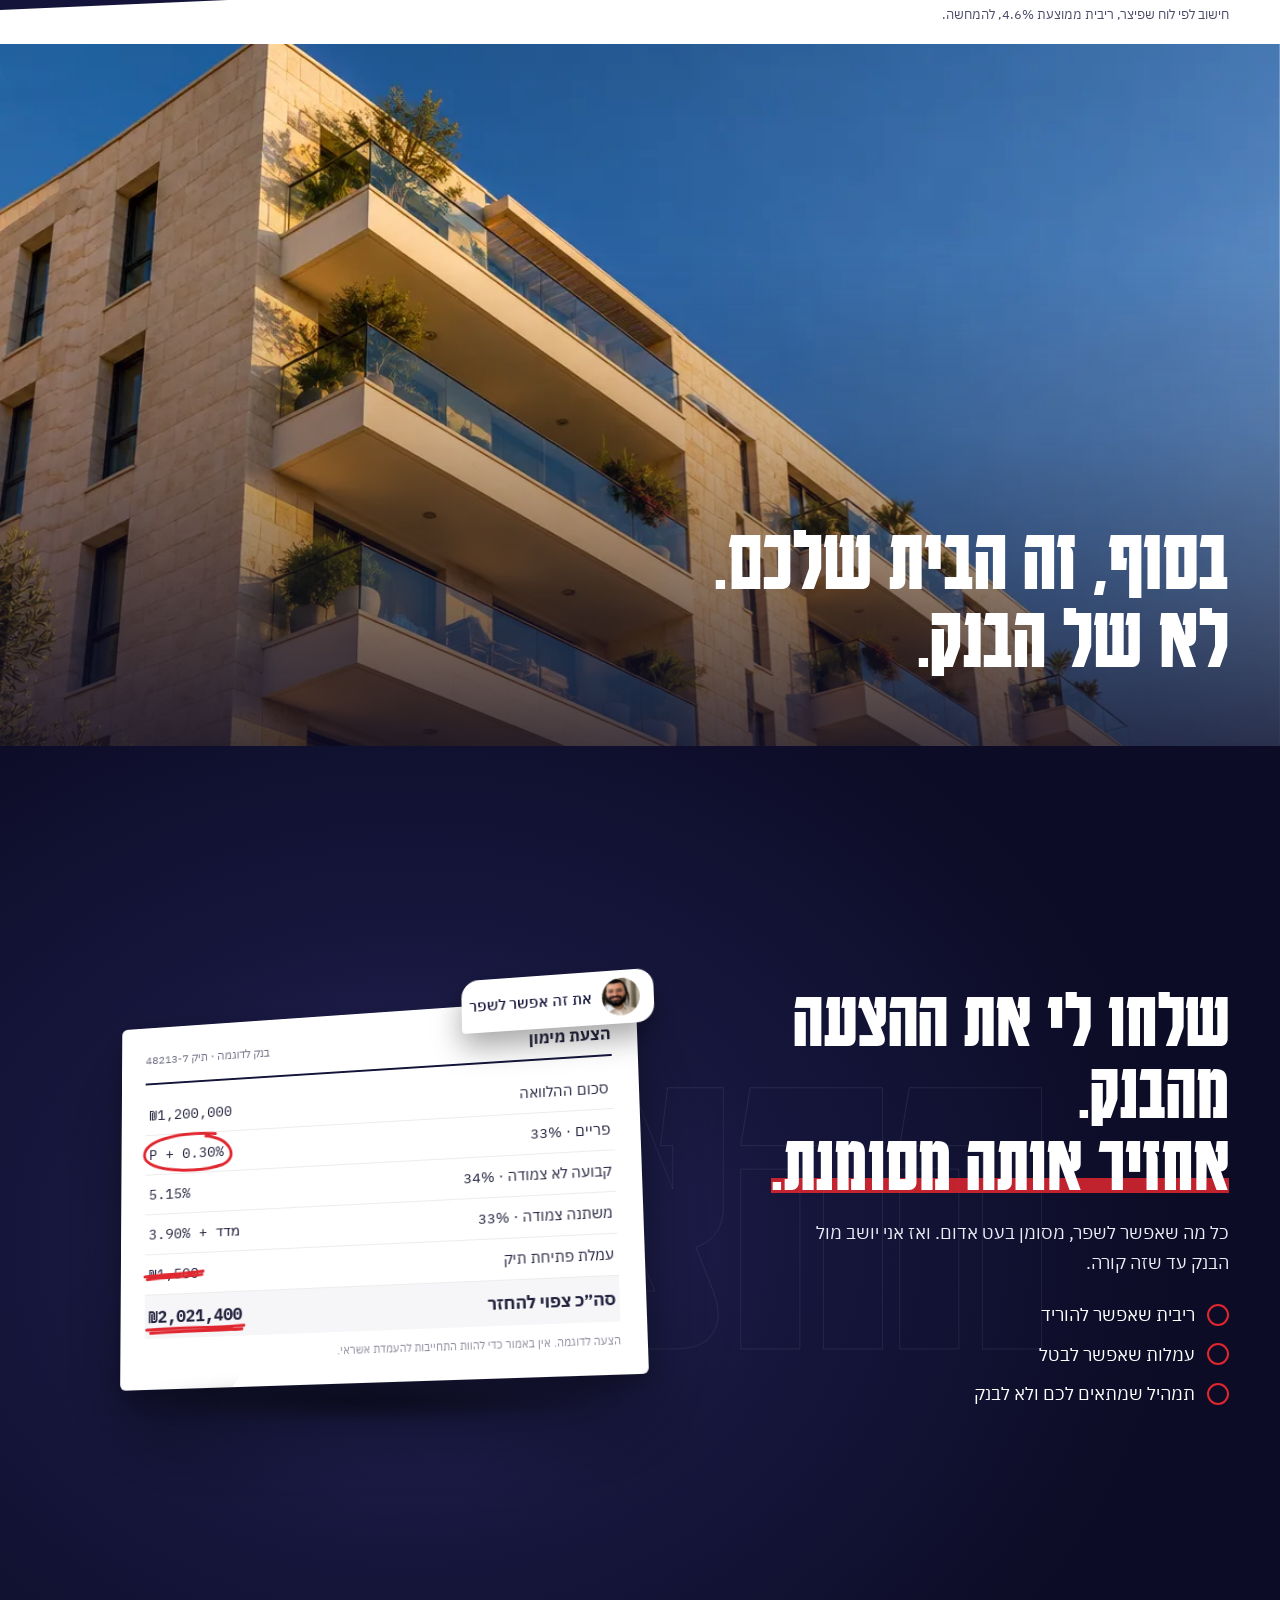
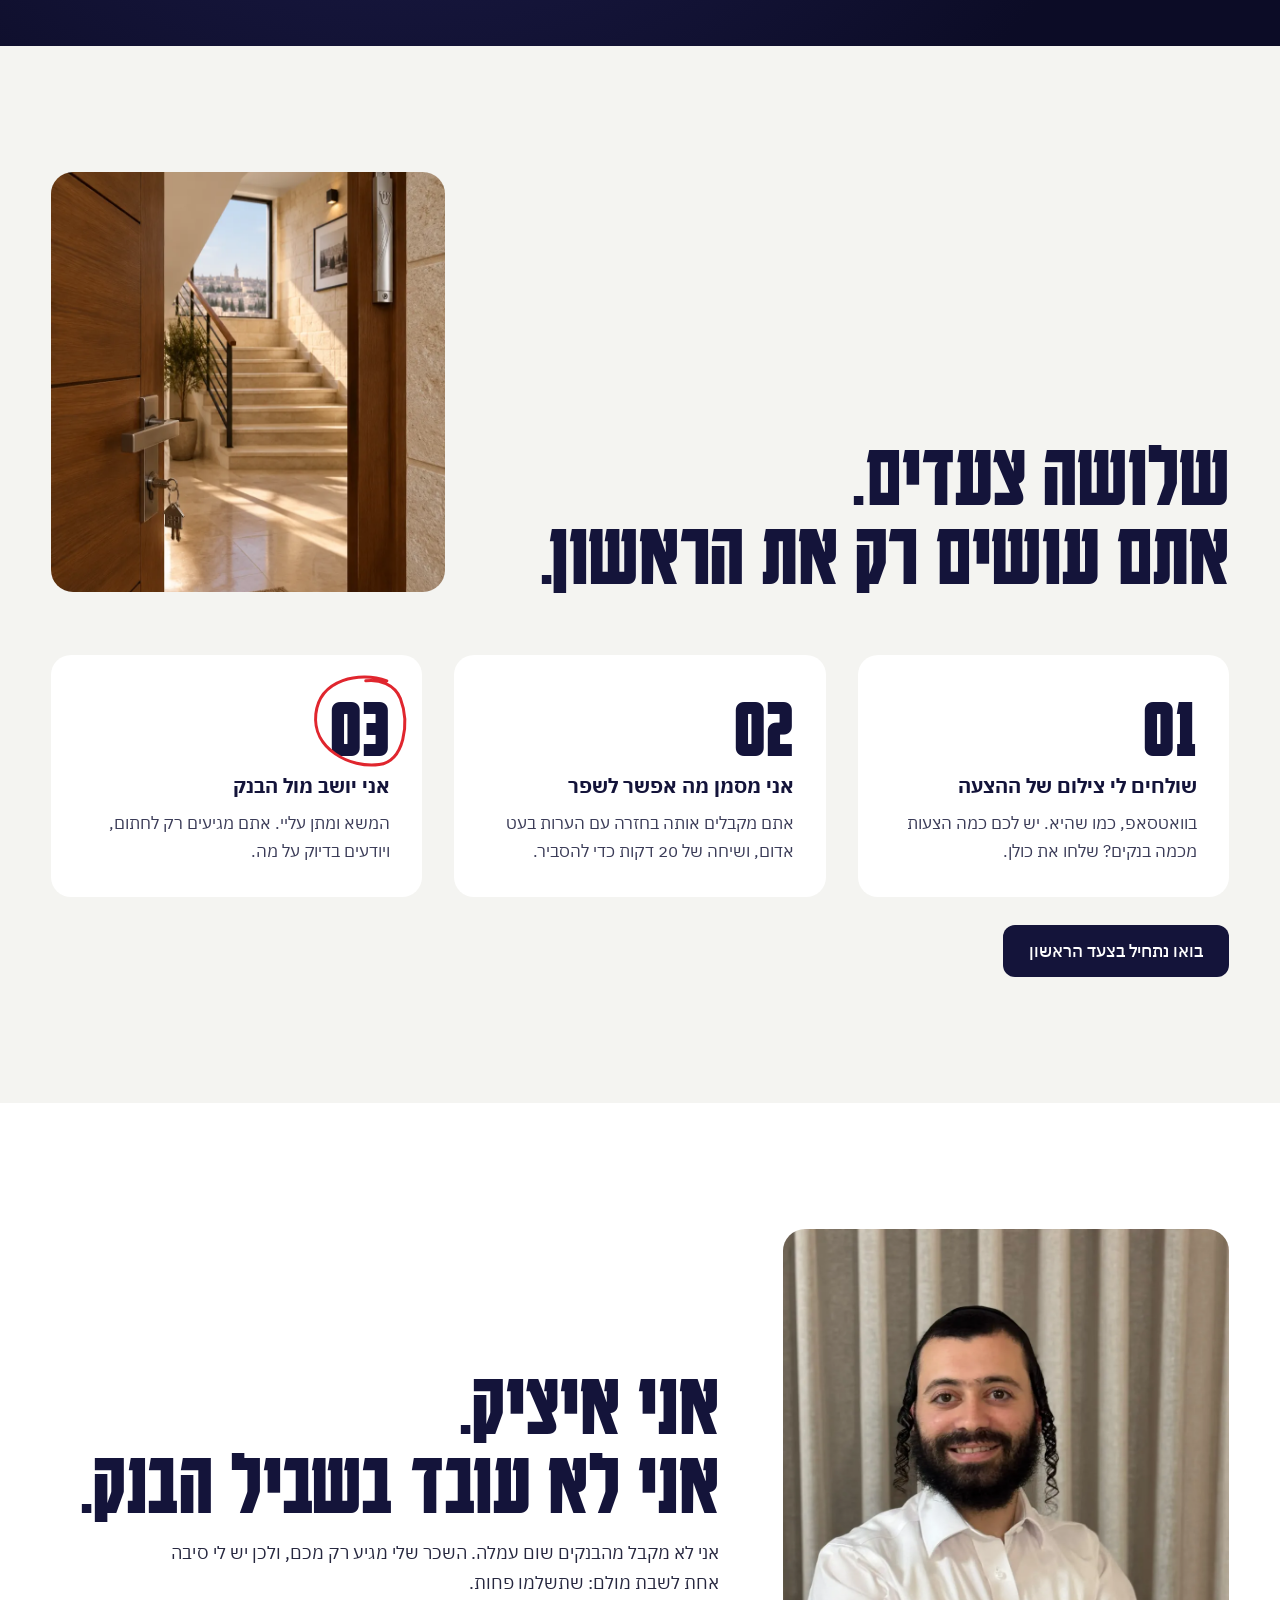
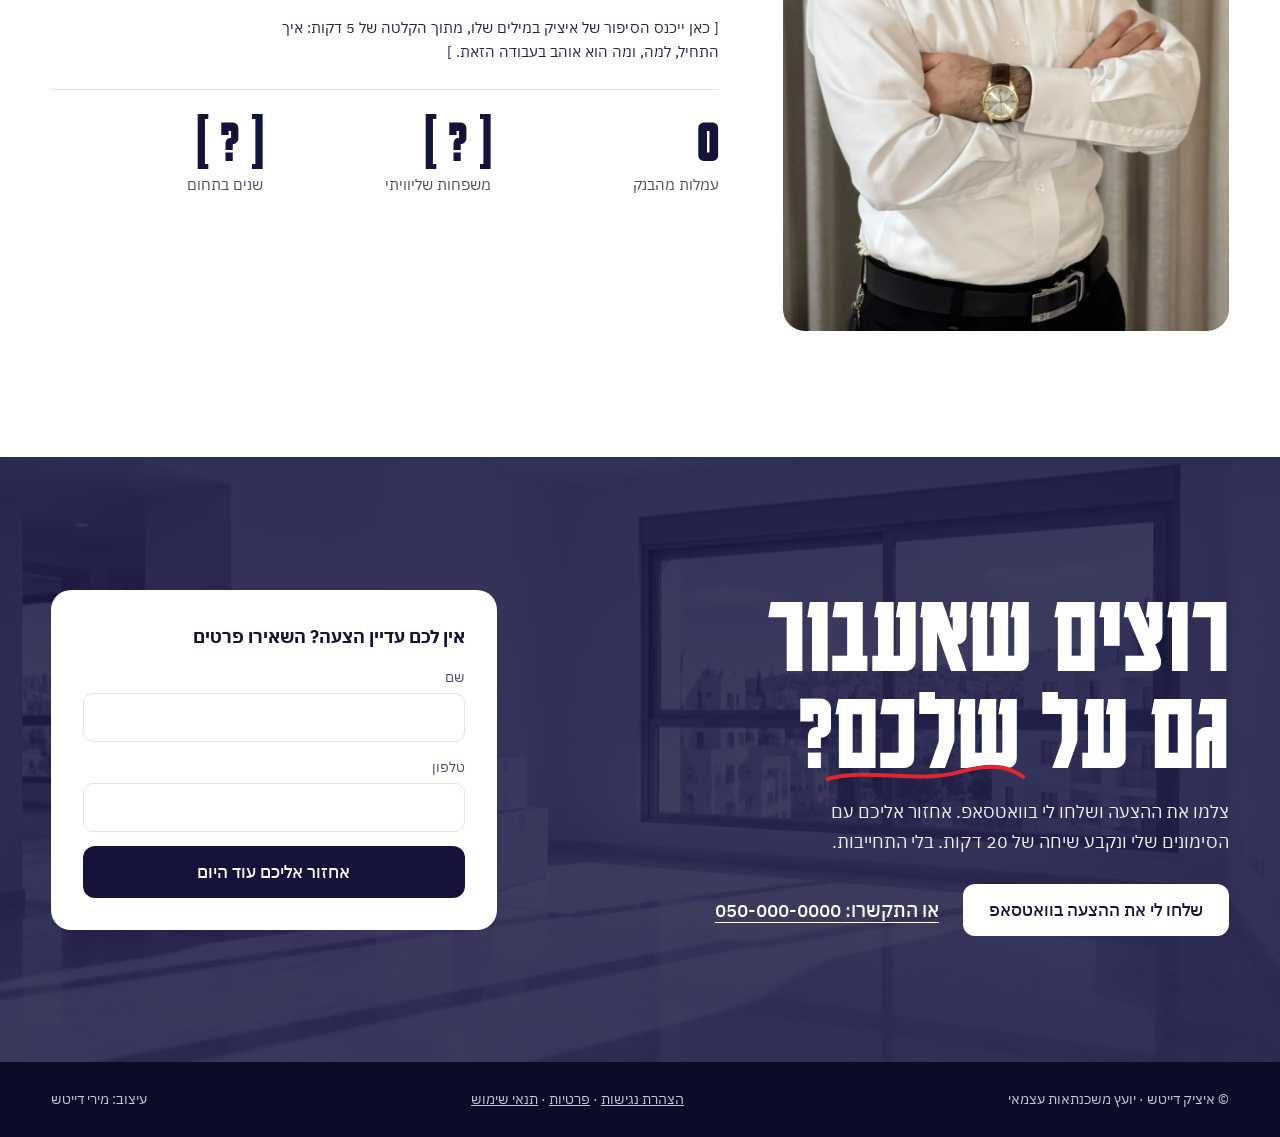
==== commit a65ebe25: "v12: Higgsfield cut-out of Itzik in hero, AI atmosphere photos (building band, door, room), floating" ====
--- a/v12/index.html
+++ b/v12/index.html
@@ -9,22 +9,22 @@
 <link rel="icon" href="../favicon.ico" sizes="any"><link rel="apple-touch-icon" href="../apple-touch-icon.png">
 <link rel="preconnect" href="https://fonts.googleapis.com"><link rel="preconnect" href="https://fonts.gstatic.com" crossorigin>
 <link href="https://fonts.googleapis.com/css2?family=Karantina:wght@400;700&family=IBM+Plex+Sans+Hebrew:wght@400;500;700&family=IBM+Plex+Mono:wght@500&display=swap" rel="stylesheet">
-<link rel="preload" as="image" href="../v10/img/itzik.webp">
-<link rel="stylesheet" href="site.css?v=1">
-<script defer src="site.js?v=1"></script>
+<link rel="preload" as="image" href="img/itzik-cut.webp">
+<link rel="stylesheet" href="site.css?v=2">
+<script defer src="site.js?v=2"></script>
 </head>
 <body>
 <a class="skip" href="#main">דילוג לתוכן</a>
 
-<header class="hd" id="hd">
+<header class="hd" id="hd"><div class="hd__cap">
   <a class="hd__brand" href="#top" aria-label="איציק דייטש — לראש העמוד"><img class="hd__logo hd__logo--l" src="../logo-light.png" alt="" width="54" height="30"><img class="hd__logo hd__logo--d" src="../logo.png" alt="" width="54" height="30"><span>איציק דייטש<small>ייעוץ משכנתאות</small></span></a>
-  <nav class="hd__nav" aria-label="ראשי"><a href="#bank">כמה זה עולה</a><a href="#pen">מה אני מסמן</a><a href="#how">איך זה עובד</a><a href="#me">מי אני</a></nav>
+  <nav class="hd__nav" aria-label="ראשי"><i class="hd__ind" aria-hidden="true"></i><a href="#bank">כמה זה עולה</a><a href="#pen">מה אני מסמן</a><a href="#how">איך זה עובד</a><a href="#me">מי אני</a></nav>
   <div class="hd__end">
     <a class="hd__tel" href="tel:+972500000000"><bdi dir="ltr">050-000-0000</bdi></a>
     <a class="btn btn--sm" href="#send">שלחו לי את ההצעה</a>
     <button class="hd__menu" type="button" aria-expanded="false" aria-controls="mnav" aria-label="תפריט"><i></i><i></i></button>
   </div>
-</header>
+</div></header>
 <nav class="mnav" id="mnav" aria-label="תפריט" hidden>
   <a href="#bank">כמה זה עולה</a><a href="#pen">מה אני מסמן</a><a href="#how">איך זה עובד</a><a href="#me">מי אני</a><a href="#send">שלחו לי את ההצעה</a>
   <a class="mnav__tel" href="tel:+972500000000"><bdi dir="ltr">050-000-0000</bdi></a>
@@ -40,7 +40,7 @@
     <p class="a__sub">הפעם <b>גם אתם.</b> אני עובר על ההצעה שקיבלתם מהבנק בעט אדום, ויושב מולם עד שהיא משתפרת.</p>
     <div class="cta-row"><a class="btn" href="#send">שלחו לי את ההצעה בוואטסאפ</a><a class="link" href="#send">או שיחה של 20 דקות</a></div>
   </div>
-  <figure class="a__photo"><img src="../v10/img/itzik.webp" alt="איציק דייטש, יועץ משכנתאות" width="1200" height="1600"><figcaption class="note">לא עובד בשביל אף בנק</figcaption></figure>
+  <figure class="a__photo"><img src="img/itzik-cut.webp" alt="איציק דייטש, יועץ משכנתאות" width="961" height="1500"><figcaption class="note">לא עובד בשביל אף בנק</figcaption></figure>
 </section>
 
 <!-- 2 · המספר (כיוון ב׳) -->
@@ -53,6 +53,12 @@
   </div>
   <div class="tape" aria-hidden="true"><div><span>פריים פלוס</span><span>עמלת פתיחת תיק</span><span>שליש שליש שליש</span><span>ביטוח מבנה דרך הבנק</span><span>משתנה צמודה</span><span>פריים פלוס</span><span>עמלת פתיחת תיק</span><span>שליש שליש שליש</span><span>ביטוח מבנה דרך הבנק</span><span>משתנה צמודה</span></div></div>
   <p class="b__note">חישוב לפי לוח שפיצר, ריבית ממוצעת 4.6%, להמחשה.</p>
+</section>
+
+<!-- 2ב · תמונת אווירה -->
+<section class="sec band" aria-label="תמונת אווירה">
+  <img class="band__img" src="img/a-building.webp" alt="בניין מגורים חדש מאבן ירושלמית בשעת שקיעה" loading="lazy" width="1800" height="1007">
+  <p class="band__t">בסוף, זה הבית שלכם.<br>לא של הבנק.</p>
 </section>
 
 <!-- 3 · ההצעה בתלת-ממד (כיוון ג׳, רקע חדש: במה כהה עם אור על המסמך) -->
@@ -84,7 +90,7 @@
 
 <!-- 4 · איך זה עובד -->
 <section class="sec how" id="how" aria-labelledby="t-how">
-  <h2 class="big" id="t-how">שלושה צעדים.<br>אתם עושים רק את הראשון.</h2>
+  <div class="how__head"><h2 class="big" id="t-how">שלושה צעדים.<br>אתם עושים רק את הראשון.</h2><figure class="how__img"><img src="img/a-door.webp" alt="דלת של דירה חדשה עם מזוזה ומפתחות בחור המנעול" loading="lazy" width="1100" height="1460"></figure></div>
   <ol class="steps">
     <li><span class="steps__n">01</span><h3>שולחים לי צילום של ההצעה</h3><p>בוואטסאפ, כמו שהיא. יש לכם כמה הצעות מכמה בנקים? שלחו את כולן.</p></li>
     <li><span class="steps__n">02</span><h3>אני מסמן מה אפשר לשפר</h3><p>אתם מקבלים אותה בחזרה עם הערות בעט אדום, ושיחה של 20 דקות כדי להסביר.</p></li>
@@ -110,6 +116,7 @@
 
 <!-- 6 · שליחה -->
 <section class="sec send" id="send" aria-labelledby="t-send">
+  <img class="send__bg" src="img/a-room.webp" alt="" loading="lazy" width="1600" height="1075">
   <div class="send__copy">
     <h2 class="send__t" id="t-send">רוצים שאעבור<br>גם על <span class="pw">שלכם<svg viewBox="0 0 300 30" preserveAspectRatio="none" aria-hidden="true"><path pathLength="1" d="M4 20 C 60 10, 140 24, 200 14 S 280 12, 296 18"/></svg></span>?</h2>
     <p>צלמו את ההצעה ושלחו לי בוואטסאפ. אחזור אליכם עם הסימונים שלי ונקבע שיחה של 20 דקות. בלי התחייבות.</p>
--- a/v12/site.css
+++ b/v12/site.css
@@ -180,3 +180,58 @@
   .tape div{animation:none}
 }
 @media (max-width: 980px){ .b{padding-bottom:170px} .tape{bottom:64px} .b__note{bottom:18px} }
+
+/* ── סבב: חיתוך + אווירה + הדר מודרני + קריאות ── */
+/* הדר: קפסולה צפה */
+.hd{padding:14px var(--gut)!important;background:none!important;box-shadow:none!important;justify-content:center}
+.hd__cap{display:flex;align-items:center;justify-content:space-between;gap:18px;width:100%;max-width:1240px;padding:8px 8px 8px 8px;padding-inline-start:18px;border-radius:999px;background:rgba(255,255,255,.08);border:1px solid rgba(255,255,255,.14);backdrop-filter:blur(16px) saturate(1.3);-webkit-backdrop-filter:blur(16px) saturate(1.3);transition:background .4s,border-color .4s,box-shadow .4s}
+.hd.is-solid .hd__cap{background:rgba(255,255,255,.88);border-color:rgba(20,20,58,.08);box-shadow:0 10px 30px rgba(20,20,58,.08)}
+.hd__nav{position:relative}
+.hd__ind{position:absolute;top:0;bottom:0;left:0;width:0;border-radius:999px;background:rgba(255,255,255,.14);opacity:0;transition:transform .55s var(--e),width .55s var(--e),opacity .3s;pointer-events:none}
+.hd.is-solid .hd__ind{background:rgba(20,20,58,.07)}
+.hd__nav a{position:relative;z-index:1;border-radius:999px;padding:10px 14px}
+.hd__nav a:hover{background:none}
+.hd .btn--sm{border-radius:999px}
+.hd__menu{border-radius:999px}
+
+/* פתיחה: איציק חתוך, נכנס לתוך הכותרת */
+.a{grid-template-columns:minmax(0,1.25fr) minmax(0,.75fr);align-items:end;padding-bottom:0;background:radial-gradient(ellipse 45% 70% at 22% 70%, #2A2A6C 0%, rgba(42,42,108,0) 70%), var(--navy)}
+.a__copy{align-self:center;padding-bottom:70px;position:relative;z-index:2}
+.a__photo{transform:none;align-self:end;margin-inline-start:-8vw;position:relative;z-index:1}
+.a__photo img{border-radius:0;aspect-ratio:auto;object-fit:contain;width:100%;max-height:calc(100svh - 90px);height:auto;filter:drop-shadow(0 30px 60px rgba(0,0,0,.35))}
+.note{bottom:auto;top:32%;inset-inline-end:auto;inset-inline-start:2%}
+.a__sub{color:#fff;font-size:clamp(20px, 1.7vw, 26px)}
+
+/* קריאות */
+.b__p{color:#33344F}
+.b__pre{color:#33344F}
+.c__p{color:#ECECF6}
+.c__list li{font-size:18px}
+.steps p{color:#3A3B57;font-size:17px}
+.me__copy p{color:#26273F}
+.send__copy p{color:#F0F0F6}
+
+/* פס אווירה */
+.band{position:relative;height:clamp(420px, 78svh, 760px);display:grid;align-items:end;color:#fff}
+.band__img{position:absolute;inset:-8% 0;width:100%;height:116%;object-fit:cover;will-change:transform}
+.band::after{content:"";position:absolute;inset:0;background:linear-gradient(to top, rgba(12,12,38,.78) 0%, rgba(12,12,38,.2) 45%, rgba(12,12,38,0) 70%)}
+.band__t{position:relative;z-index:1;font:700 clamp(54px, 7vw, 120px)/.86 var(--d);padding:0 var(--gut) clamp(40px, 8vh, 80px)}
+
+/* איך זה עובד: כותרת + תמונת דלת */
+.how__head{display:grid;grid-template-columns:minmax(0,1.3fr) minmax(0,.7fr);gap:clamp(24px, 4vw, 64px);align-items:end}
+.how__img img{border-radius:22px;aspect-ratio:4 / 5;object-fit:cover;width:100%;max-height:420px}
+
+/* שליחה: חדר ריק מאחור */
+.send__bg{position:absolute;inset:0;width:100%;height:100%;object-fit:cover;opacity:.18;mix-blend-mode:luminosity}
+.send > *:not(.send__bg){position:relative;z-index:1}
+
+@media (max-width: 980px){
+  .a{grid-template-columns:1fr;padding-bottom:0}
+  .a__copy{padding-bottom:10px}
+  .a__photo{margin:0 auto;max-width:330px}
+  .a__photo img{max-height:56svh}
+  .note{top:auto;bottom:24px}
+  .how__head{grid-template-columns:1fr}
+  .how__img img{max-height:300px;aspect-ratio:16 / 10}
+  .hd{padding:10px 12px!important}
+}
